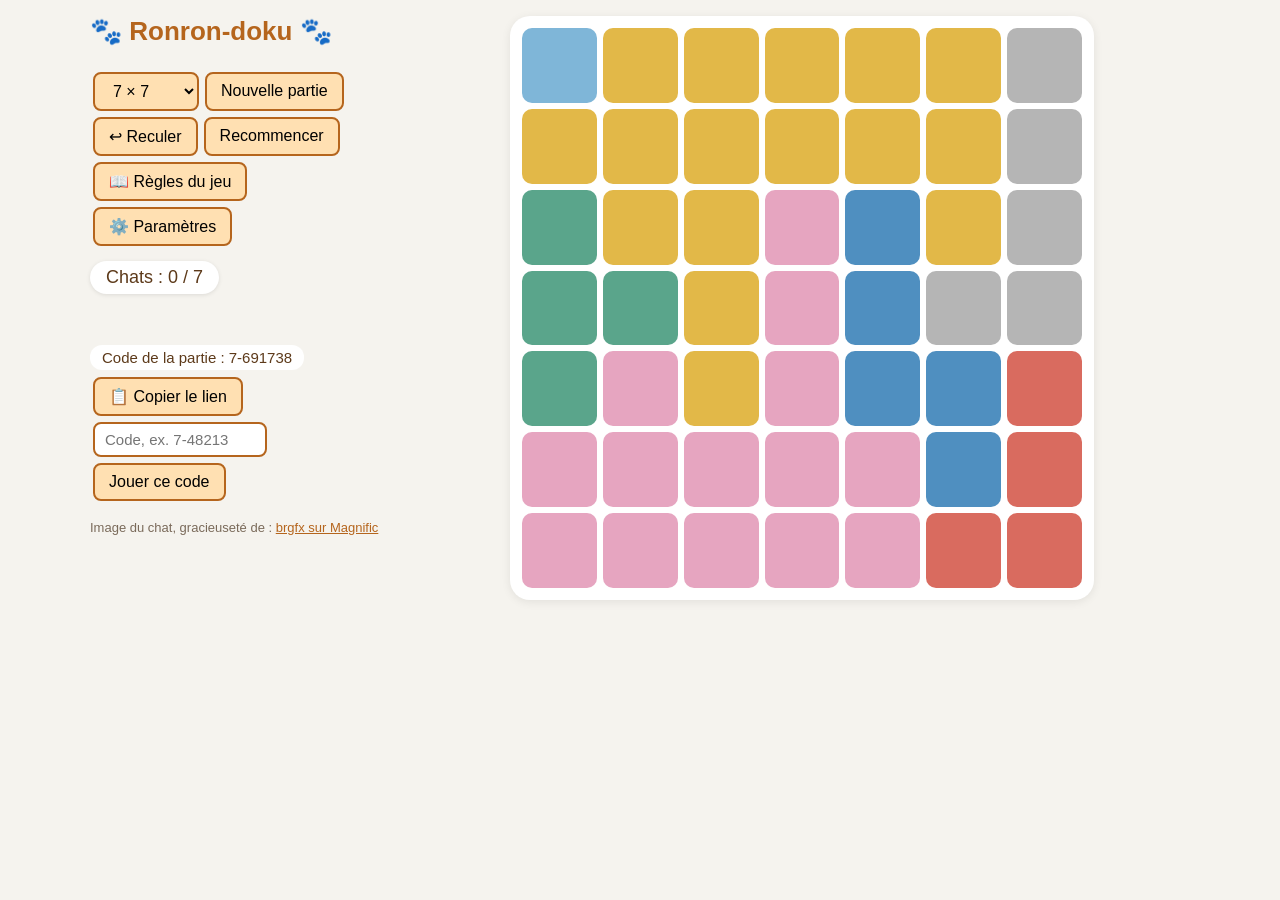
==== index.html @ 063af281 "Retrait du glisser au doigt" ====
<!DOCTYPE html>
<html lang="fr">
<head>
  <meta charset="UTF-8">
  <meta name="viewport" content="width=device-width, initial-scale=1">
  <title>Ronron-doku</title>
  <meta name="description" content="Ronron-doku : un jeu de logique gratuit. Place un chat dans chaque rangée, chaque colonne et chaque zone de couleur, sans que deux chats se touchent. Grilles de 5 × 5 à 15 × 15, croix posées automatiquement, glisser pour poser des croix, bouton Reculer.">
  <meta property="og:type" content="website">
  <meta property="og:title" content="Ronron-doku">
  <meta property="og:description" content="Un jeu de logique avec des chats : un chat par rangée, par colonne et par zone de couleur, sans que deux chats se touchent. Grilles de 5 × 5 à 15 × 15.">
  <meta property="og:image" content="https://ronron-doku.onrender.com/cat.png">
  <meta property="og:url" content="https://ronron-doku.onrender.com/">
  <link rel="icon" href="cat.png" type="image/png">
  <link rel="stylesheet" href="style.css">
</head>
<body>
  <div id="layout">
    <aside id="side">
      <h1>🐾 Ronron-doku 🐾</h1>

      <div class="controls">
        <select id="size">
          <option value="5">5 × 5</option>
          <option value="6">6 × 6</option>
          <option value="7" selected>7 × 7</option>
          <option value="8">8 × 8</option>
          <option value="9">9 × 9</option>
          <option value="10">10 × 10</option>
          <option value="12">12 × 12</option>
          <option value="15">15 × 15</option>
        </select>
        <button id="new-game">Nouvelle partie</button>
        <button id="undo">↩ Reculer</button>
        <button id="reset">Recommencer</button>
        <button id="rules-btn">📖 Règles du jeu</button>
        <button id="settings-btn">⚙️ Paramètres</button>
      </div>

      <div id="rules-panel" class="panel" hidden>
        <h2>Règles du jeu</h2>
        <p>Place <b>un chat</b> dans chaque rangée, chaque colonne et chaque zone de couleur.
        Deux chats ne doivent jamais se toucher, même en diagonale.</p>
        <p>Clique une case : ✖ (exclue), puis le chat, puis vide.</p>
        <p>Les ✖ se placent tout seuls autour de chaque chat.</p>
        <p>Tu peux aussi glisser sur plusieurs cases pour y poser des ✖.</p>
        <button id="rules-close">Fermer</button>
      </div>

      <div id="settings-panel" class="panel" hidden>
        <h2>Paramètres</h2>
        <label><input type="checkbox" id="opt-counter" checked> Afficher le compteur de chats</label>
        <label><input type="checkbox" id="opt-vanish"> Effacer les cases exclues (au lieu de ✖)</label>
        <label>Palette de couleurs :
          <select id="opt-palette">
            <option value="douce">Douce</option>
            <option value="vive">Vive</option>
            <option value="mixte">Mixte (vive et pastel)</option>
            <option value="pastel">Pastel</option>
          </select>
        </label>
        <button id="color-edit-btn">🎨 Choisir les couleurs une par une</button>
        <div id="color-editor" hidden>
          <p>Clique sur une couleur pour la changer. Une couleur par zone de la grille actuelle.</p>
          <div id="color-grid"></div>
          <button id="color-reset">Rétablir la palette</button>
        </div>
        <button id="settings-close">Fermer</button>
      </div>

      <div id="status">
        <span id="counter"></span>
        <p id="message"></p>
      </div>

      <div id="code-box">
        <div id="game-code"></div>
        <button id="copy-link">📋 Copier le lien</button>
        <div class="code-row">
          <input id="code-input" type="text" placeholder="Code, ex. 7-48213" maxlength="80" autocomplete="off">
          <button id="code-go">Jouer ce code</button>
        </div>
        <small id="code-msg"></small>
      </div>
      <p class="credit">Image du chat, gracieuseté de : <a href="https://www.magnific.com/fr/vecteurs-libre/caricature-chat-mignon-noir_48121656.htm" target="_blank" rel="noopener">brgfx sur Magnific</a></p>
    </aside>

    <main id="board-area">
      <div id="loading" hidden>
        <div class="spinner"></div>
        <p>Création de la grille…<br>Les grandes grilles prennent quelques secondes.</p>
      </div>
      <div id="board"></div>
    </main>
  </div>

  <script src="script.js"></script>
</body>
</html>
---- style.css ----
body {
  font-family: Arial, sans-serif;
  background: #f5f3ee;
  margin: 0;
  padding: 16px;
}
h1 { color: #b5651d; }

.controls { margin-bottom: 12px; }
button, select {
  font-size: 16px;
  padding: 8px 14px;
  margin: 3px;
  border-radius: 8px;
  border: 2px solid #b5651d;
  background: #ffe0b2;
  cursor: pointer;
}

#board {
  display: grid;
  width: 100%;
  margin: 0;
  padding: 12px;
  gap: 6px;
  background: white;
  border-radius: 20px;
  box-shadow: 0 2px 10px rgba(0,0,0,0.08);
}
.cell {
  aspect-ratio: 1;
  display: flex;
  align-items: center;
  justify-content: center;
  font-size: var(--fs, 28px);
  cursor: pointer;
  user-select: none;
  border-radius: 10px;
}
.cell:hover { filter: brightness(1.06); }
.cell.conflict { box-shadow: inset 0 0 0 3px #d32f2f; }
.cell.x { color: rgba(0,0,0,0.45); font-size: calc(var(--fs, 28px) * 0.7); }

#status { min-height: 70px; margin-bottom: 8px; }
#counter { display: inline-block; background: white; border-radius: 20px; padding: 6px 16px; font-size: 18px; color: #5d3a1a; box-shadow: 0 1px 4px rgba(0,0,0,0.1); }
#message { margin: 8px 0 0; }
#message.win { display: block; font-size: 20px; text-align: center; font-weight: bold; color: white; background: #4caf50; border-radius: 14px; padding: 10px 16px; animation: pop 0.4s; }
@keyframes pop { from { transform: scale(0.8); opacity: 0; } to { transform: scale(1); opacity: 1; } }

/* Mode "cases effacées" : les cases exclues disparaissent au lieu d'afficher ✖ */
body.vanish .cell.x {
  background: transparent !important;
  color: transparent;
  box-shadow: none;
}
body.vanish .cell.x:hover { filter: none; background: rgba(0,0,0,0.04) !important; }

#layout {
  display: flex;
  align-items: flex-start;
  gap: 24px;
  max-width: 1100px;
  margin: 0 auto;
}
#side { flex: 0 0 300px; text-align: left; }
#side h1 { margin-top: 0; font-size: 26px; }
#side .controls { display: flex; flex-wrap: wrap; }
#board-area { flex: 1; min-width: 0; display: flex; justify-content: center; }
@media (max-width: 800px) {
  #layout { flex-direction: column; align-items: stretch; }
  #side { flex: none; text-align: center; }
  #side .controls { justify-content: center; }
}
.panel {
  max-width: 360px;
  margin: 0 auto 12px;
  padding: 12px 16px;
  background: white;
  border-radius: 16px;
  box-shadow: 0 2px 10px rgba(0,0,0,0.12);
  text-align: left;
}
#side .panel { max-width: none; }
.panel[hidden] { display: none; }

.panel h2 { margin: 0 0 8px; font-size: 18px; color: #b5651d; }

.panel label { display: block; margin: 8px 0; cursor: pointer; }

#loading { text-align: center; color: #5d3a1a; padding: 60px 20px; }
#loading[hidden] { display: none; }
#loading p { font-size: 18px; }
.spinner {
  width: 48px;
  height: 48px;
  margin: 0 auto 16px;
  border: 6px solid #ffe0b2;
  border-top-color: #b5651d;
  border-radius: 50%;
  animation: spin 0.9s linear infinite;
}
@keyframes spin { to { transform: rotate(360deg); } }

.cat-img {
  width: 88%;
  height: 88%;
  object-fit: contain;
  pointer-events: none;
  user-select: none;
}
.credit { font-size: 13px; color: #7a6a5a; margin-top: 16px; }
.credit a { color: #b5651d; }

#color-editor { margin: 8px 0; }
#color-editor p { font-size: 14px; color: #5d3a1a; margin: 6px 0; }
#color-grid { display: flex; flex-wrap: wrap; gap: 6px; margin-bottom: 8px; }
#color-grid input[type="color"] { width: 40px; height: 40px; padding: 0; border: 2px solid #b5651d; border-radius: 8px; background: none; cursor: pointer; }

/* Doigt sur la grille : la page défile normalement, sauf si le mode « glisser » est actif */

/* Petits écrans (téléphone) : on compacte pour voir la grille plus tôt */
@media (max-width: 800px) {
  body { padding: 8px; }
  #side h1 { font-size: 20px; margin: 4px 0; }
  #side .controls { gap: 2px; margin-bottom: 6px; }
  #side button, #side select { font-size: 14px; padding: 6px 10px; margin: 2px; }
  #status { min-height: 0; margin-bottom: 6px; }
  #layout { gap: 8px; }
  #board { padding: 8px; border-radius: 14px; }
  .credit { margin-top: 8px; }
}

#code-box { margin-top: 12px; }
#game-code { display: inline-block; background: white; border-radius: 12px; padding: 4px 12px; font-size: 15px; color: #5d3a1a; margin: 2px 0 4px; }
#code-box .code-row { display: flex; flex-wrap: wrap; align-items: center; }
#code-input { font-size: 15px; padding: 7px 10px; margin: 3px; border-radius: 8px; border: 2px solid #b5651d; width: 150px; }
#code-msg { display: block; color: #b23a3a; margin: 2px 3px; }
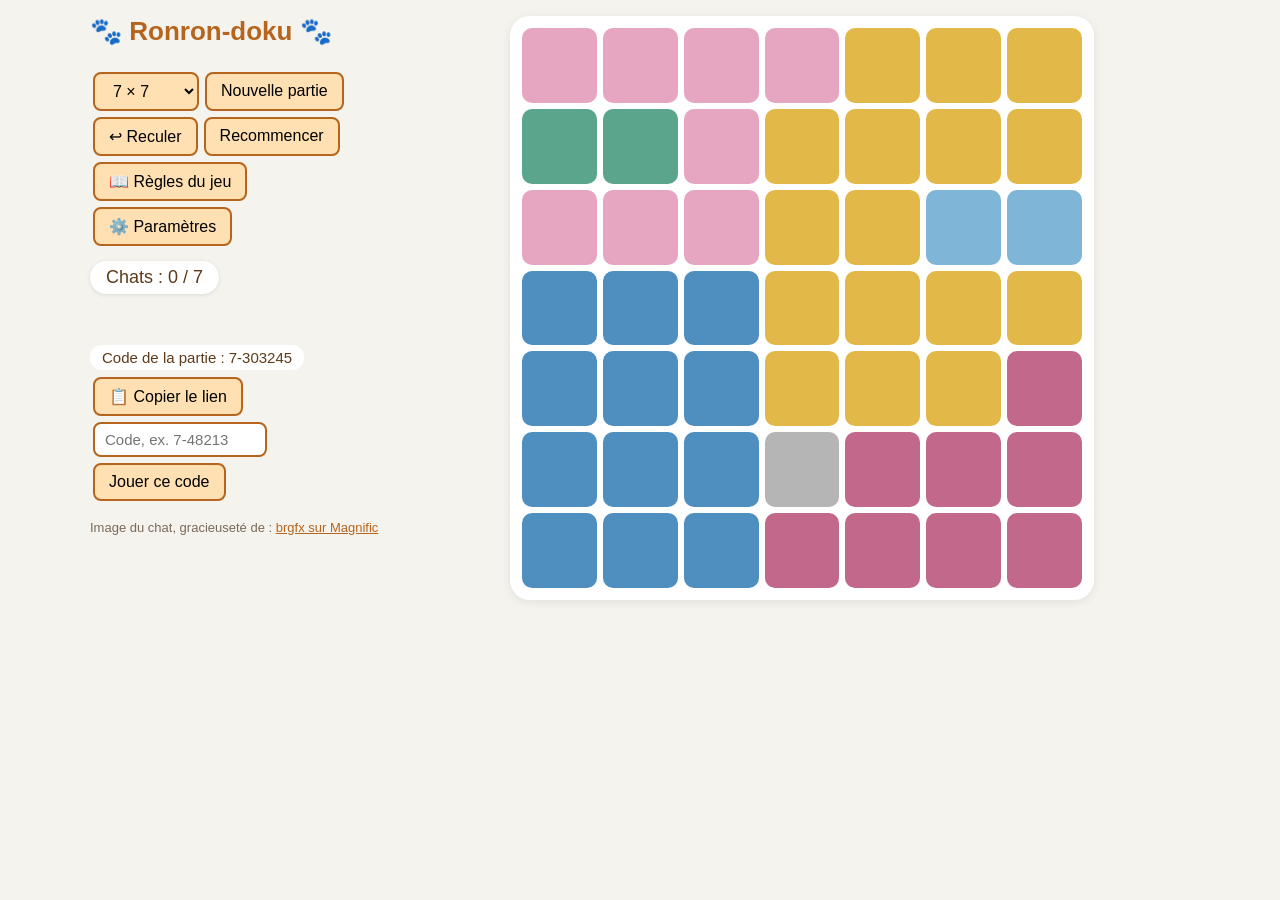
==== commit 107f5d52: "Zoom interdit sur la page" ====
--- a/index.html
+++ b/index.html
@@ -2,7 +2,7 @@
 <html lang="fr">
 <head>
   <meta charset="UTF-8">
-  <meta name="viewport" content="width=device-width, initial-scale=1">
+  <meta name="viewport" content="width=device-width, initial-scale=1, maximum-scale=1, user-scalable=no">
   <title>Ronron-doku</title>
   <meta name="description" content="Ronron-doku : un jeu de logique gratuit. Place un chat dans chaque rangée, chaque colonne et chaque zone de couleur, sans que deux chats se touchent. Grilles de 5 × 5 à 15 × 15, croix posées automatiquement, glisser pour poser des croix, bouton Reculer.">
   <meta property="og:type" content="website">
--- a/style.css
+++ b/style.css
@@ -124,7 +124,9 @@
   #side h1 { font-size: 20px; margin: 4px 0; }
   #side .controls { gap: 2px; margin-bottom: 6px; }
   #side button, #side select { font-size: 14px; padding: 6px 10px; margin: 2px; }
-  #status { min-height: 0; margin-bottom: 6px; }
+  #status { min-height: 40px; margin-bottom: 6px; }
+  #counter { white-space: nowrap; font-size: 16px; }
+  #message.win { position: fixed; left: 12px; right: 12px; bottom: 12px; z-index: 20; margin: 0; box-shadow: 0 4px 14px rgba(0,0,0,0.3); }
   #layout { gap: 8px; }
   #board { padding: 8px; border-radius: 14px; }
   .credit { margin-top: 8px; }
@@ -135,3 +137,9 @@
 #code-box .code-row { display: flex; flex-wrap: wrap; align-items: center; }
 #code-input { font-size: 15px; padding: 7px 10px; margin: 3px; border-radius: 8px; border: 2px solid #b5651d; width: 150px; }
 #code-msg { display: block; color: #b23a3a; margin: 2px 3px; }
+
+/* Évite que la page saute quand la grille est redessinée */
+html, body, #board { overflow-anchor: none; }
+
+/* Pas de zoom au double-tap sur la grille (le défilement et le pincement restent possibles) */
+#board, .cell { touch-action: manipulation; -webkit-tap-highlight-color: transparent; user-select: none; -webkit-user-select: none; }
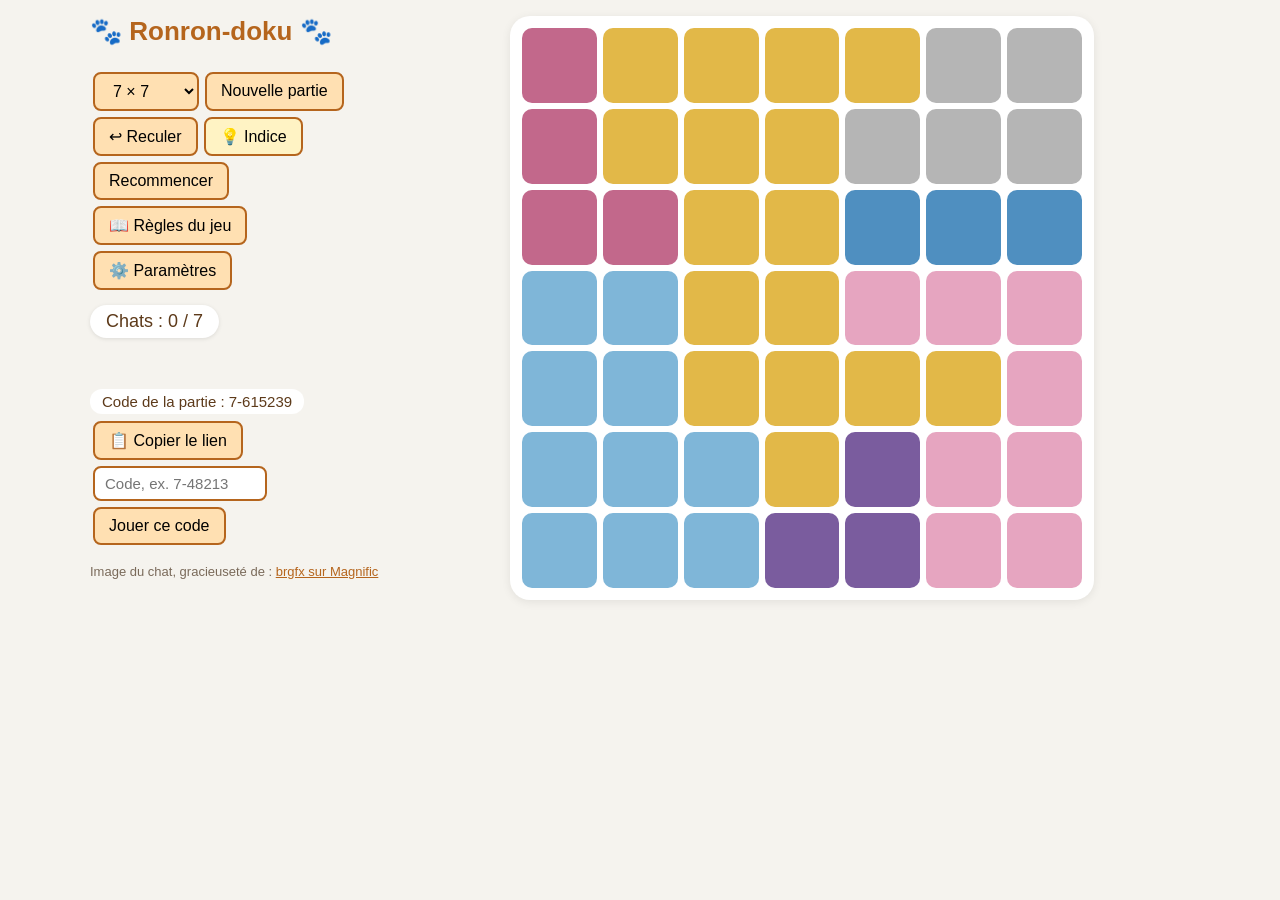
==== commit dc5a1b38: "Bouton d'indice avec explications" ====
--- a/index.html
+++ b/index.html
@@ -31,6 +31,7 @@
         </select>
         <button id="new-game">Nouvelle partie</button>
         <button id="undo">↩ Reculer</button>
+        <button id="hint-btn">💡 Indice</button>
         <button id="reset">Recommencer</button>
         <button id="rules-btn">📖 Règles du jeu</button>
         <button id="settings-btn">⚙️ Paramètres</button>
@@ -42,7 +43,7 @@
         Deux chats ne doivent jamais se toucher, même en diagonale.</p>
         <p>Clique une case : ✖ (exclue), puis le chat, puis vide.</p>
         <p>Les ✖ se placent tout seuls autour de chaque chat.</p>
-        <p>Tu peux aussi glisser sur plusieurs cases pour y poser des ✖.</p>
+        <p>À la souris, tu peux aussi glisser sur plusieurs cases pour y poser des ✖.</p>
         <button id="rules-close">Fermer</button>
       </div>
 
@@ -93,6 +94,14 @@
     </main>
   </div>
 
+    <div id="hint-box" hidden>
+    <p id="hint-text"></p>
+    <div class="hint-actions">
+      <button id="hint-apply">Appliquer</button>
+      <button id="hint-close">Fermer</button>
+    </div>
+  </div>
   <script src="script.js"></script>
+  <script src="hints.js"></script>
 </body>
 </html>
--- a/style.css
+++ b/style.css
@@ -143,3 +143,22 @@
 
 /* Pas de zoom au double-tap sur la grille (le défilement et le pincement restent possibles) */
 #board, .cell { touch-action: manipulation; -webkit-tap-highlight-color: transparent; user-select: none; -webkit-user-select: none; }
+
+/* ===== Indices ===== */
+#hint-btn { background: #fff3c4; }
+#hint-box {
+  position: fixed; left: 12px; right: 12px; bottom: 12px; max-width: 560px; margin: 0 auto;
+  z-index: 30; background: white; border-radius: 16px; padding: 12px 16px;
+  box-shadow: 0 4px 18px rgba(0,0,0,0.3); border: 2px solid #f0b429; text-align: left;
+}
+#hint-box[hidden] { display: none; }
+#hint-text { margin: 0 0 8px; font-size: 16px; line-height: 1.4; color: #3d2a14; }
+.hint-actions { display: flex; gap: 8px; flex-wrap: wrap; }
+body.hinting { padding-bottom: 190px; }
+body.hinting #board .cell:not(.hint-zone):not(.hint-line):not(.hint-elim):not(.hint-target) { opacity: 0.35; }
+.cell.hint-line { background-image: linear-gradient(rgba(255, 214, 0, 0.65), rgba(255, 214, 0, 0.65)) !important; }
+.cell.hint-zone { box-shadow: inset 0 0 0 4px #2b2b2b; }
+.cell.hint-elim { outline: 3px dashed #d32f2f; outline-offset: -3px; }
+.cell.hint-elim:not(.x)::after { content: '✖'; color: rgba(211, 47, 47, 0.8); font-size: var(--fs, 24px); }
+.cell.hint-target { outline: 4px solid #d32f2f; outline-offset: -4px; animation: hintpulse 0.9s ease-in-out infinite alternate; }
+@keyframes hintpulse { from { filter: brightness(1); } to { filter: brightness(1.25); } }
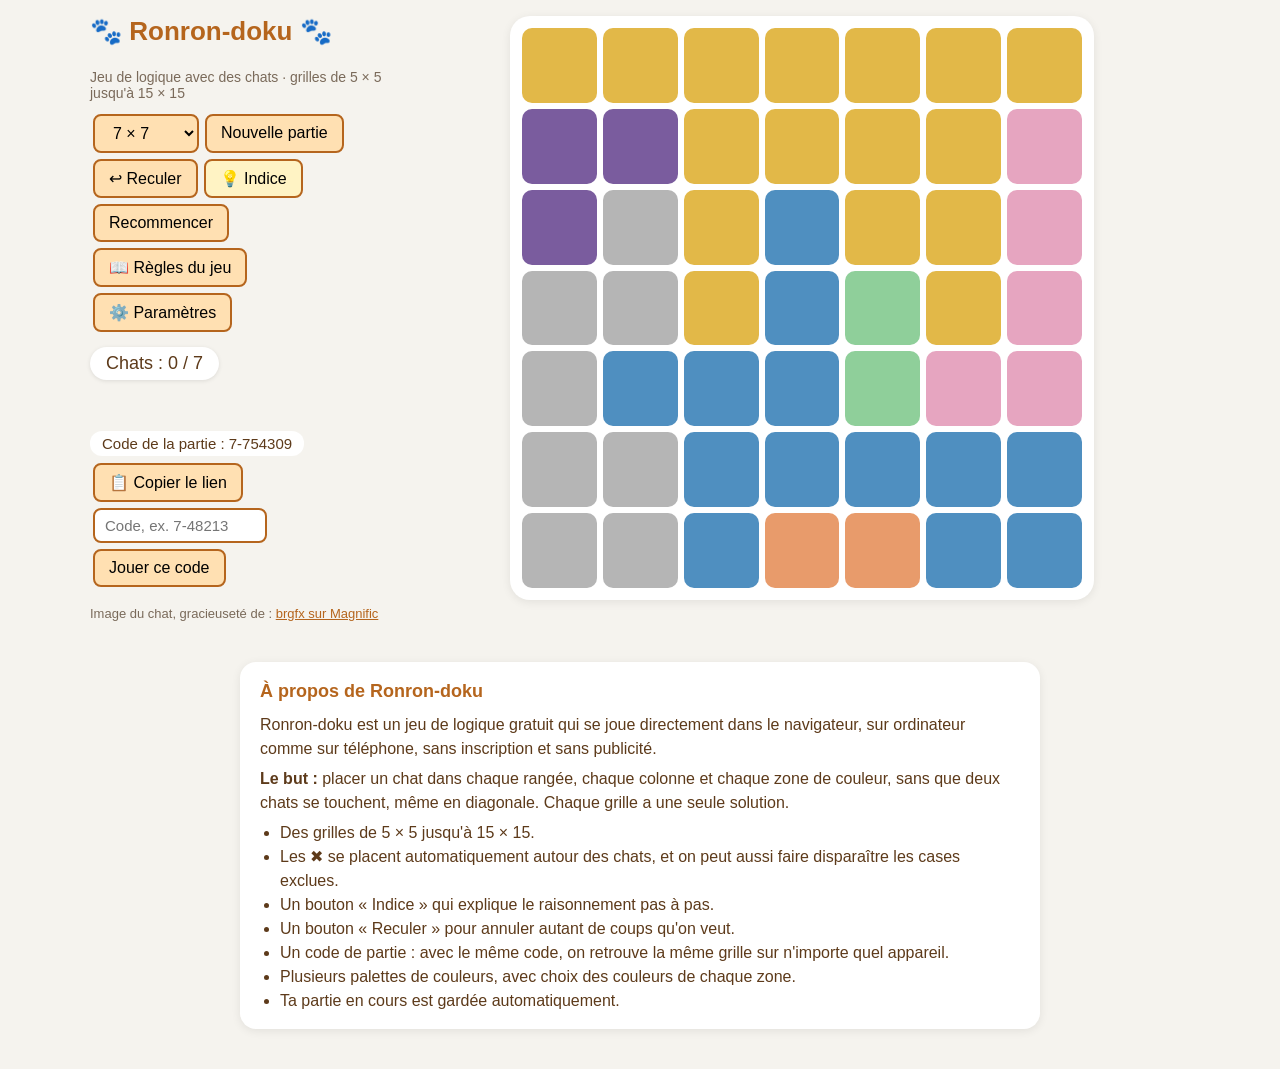
==== commit f21e431b: "Titre, description et présentation pour les moteurs de recherche" ====
--- a/index.html
+++ b/index.html
@@ -3,13 +3,15 @@
 <head>
   <meta charset="UTF-8">
   <meta name="viewport" content="width=device-width, initial-scale=1, maximum-scale=1, user-scalable=no">
-  <title>Ronron-doku</title>
-  <meta name="description" content="Ronron-doku : un jeu de logique gratuit. Place un chat dans chaque rangée, chaque colonne et chaque zone de couleur, sans que deux chats se touchent. Grilles de 5 × 5 à 15 × 15, croix posées automatiquement, glisser pour poser des croix, bouton Reculer.">
+  <title>Ronron-doku – jeu de logique gratuit avec des chats</title>
+  <meta name="description" content="Ronron-doku : jeu de logique gratuit à jouer dans le navigateur. Place un chat dans chaque rangée, colonne et zone de couleur, sans que deux chats se touchent. Grilles de 5 × 5 à 15 × 15, indices expliqués pas à pas, codes de partie à partager.">
   <meta property="og:type" content="website">
-  <meta property="og:title" content="Ronron-doku">
-  <meta property="og:description" content="Un jeu de logique avec des chats : un chat par rangée, par colonne et par zone de couleur, sans que deux chats se touchent. Grilles de 5 × 5 à 15 × 15.">
-  <meta property="og:image" content="https://ronron-doku.onrender.com/cat.png">
-  <meta property="og:url" content="https://ronron-doku.onrender.com/">
+  <meta property="og:title" content="Ronron-doku – jeu de logique gratuit avec des chats">
+  <meta property="og:description" content="Un chat par rangée, par colonne et par zone de couleur, sans que deux chats se touchent. Grilles de 5 × 5 à 15 × 15, indices expliqués pas à pas, codes de partie à partager.">
+  <meta property="og:image" content="https://ronrondoku.ca/cat.png">
+  <meta property="og:url" content="https://ronrondoku.ca/">
+  <meta property="og:locale" content="fr_CA">
+  <link rel="canonical" href="https://ronrondoku.ca/">
   <link rel="icon" href="cat.png" type="image/png">
   <link rel="stylesheet" href="style.css">
 </head>
@@ -17,6 +19,7 @@
   <div id="layout">
     <aside id="side">
       <h1>🐾 Ronron-doku 🐾</h1>
+      <p class="tagline">Jeu de logique avec des chats · grilles de 5 × 5 jusqu'à 15 × 15</p>
 
       <div class="controls">
         <select id="size">
@@ -94,7 +97,22 @@
     </main>
   </div>
 
-    <div id="hint-box" hidden>
+  <section id="about">
+    <h2>À propos de Ronron-doku</h2>
+    <p>Ronron-doku est un jeu de logique gratuit qui se joue directement dans le navigateur, sur ordinateur comme sur téléphone, sans inscription et sans publicité.</p>
+    <p><b>Le but :</b> placer un chat dans chaque rangée, chaque colonne et chaque zone de couleur, sans que deux chats se touchent, même en diagonale. Chaque grille a une seule solution.</p>
+    <ul>
+      <li>Des grilles de 5 × 5 jusqu'à 15 × 15.</li>
+      <li>Les ✖ se placent automatiquement autour des chats, et on peut aussi faire disparaître les cases exclues.</li>
+      <li>Un bouton « Indice » qui explique le raisonnement pas à pas.</li>
+      <li>Un bouton « Reculer » pour annuler autant de coups qu'on veut.</li>
+      <li>Un code de partie : avec le même code, on retrouve la même grille sur n'importe quel appareil.</li>
+      <li>Plusieurs palettes de couleurs, avec choix des couleurs de chaque zone.</li>
+      <li>Ta partie en cours est gardée automatiquement.</li>
+    </ul>
+  </section>
+
+  <div id="hint-box" hidden>
     <p id="hint-text"></p>
     <div class="hint-actions">
       <button id="hint-apply">Appliquer</button>
--- a/style.css
+++ b/style.css
@@ -162,3 +162,13 @@
 .cell.hint-elim:not(.x)::after { content: '✖'; color: rgba(211, 47, 47, 0.8); font-size: var(--fs, 24px); }
 .cell.hint-target { outline: 4px solid #d32f2f; outline-offset: -4px; animation: hintpulse 0.9s ease-in-out infinite alternate; }
 @keyframes hintpulse { from { filter: brightness(1); } to { filter: brightness(1.25); } }
+
+/* ===== Présentation du jeu (sous la grille) ===== */
+#about { max-width: 760px; margin: 28px auto 24px; padding: 16px 20px; background: white; border-radius: 16px; box-shadow: 0 2px 10px rgba(0,0,0,0.08); color: #5d3a1a; line-height: 1.5; }
+#about h2 { margin: 0 0 8px; font-size: 18px; color: #b5651d; }
+#about p { margin: 6px 0; }
+#about ul { margin: 6px 0 0; padding-left: 20px; }
+@media (max-width: 800px) { #about { margin: 16px auto; padding: 12px 14px; font-size: 14px; } }
+
+.tagline { margin: 0 0 10px; font-size: 14px; color: #7a6a5a; }
+@media (max-width: 800px) { .tagline { margin: 0 0 6px; font-size: 12px; } }
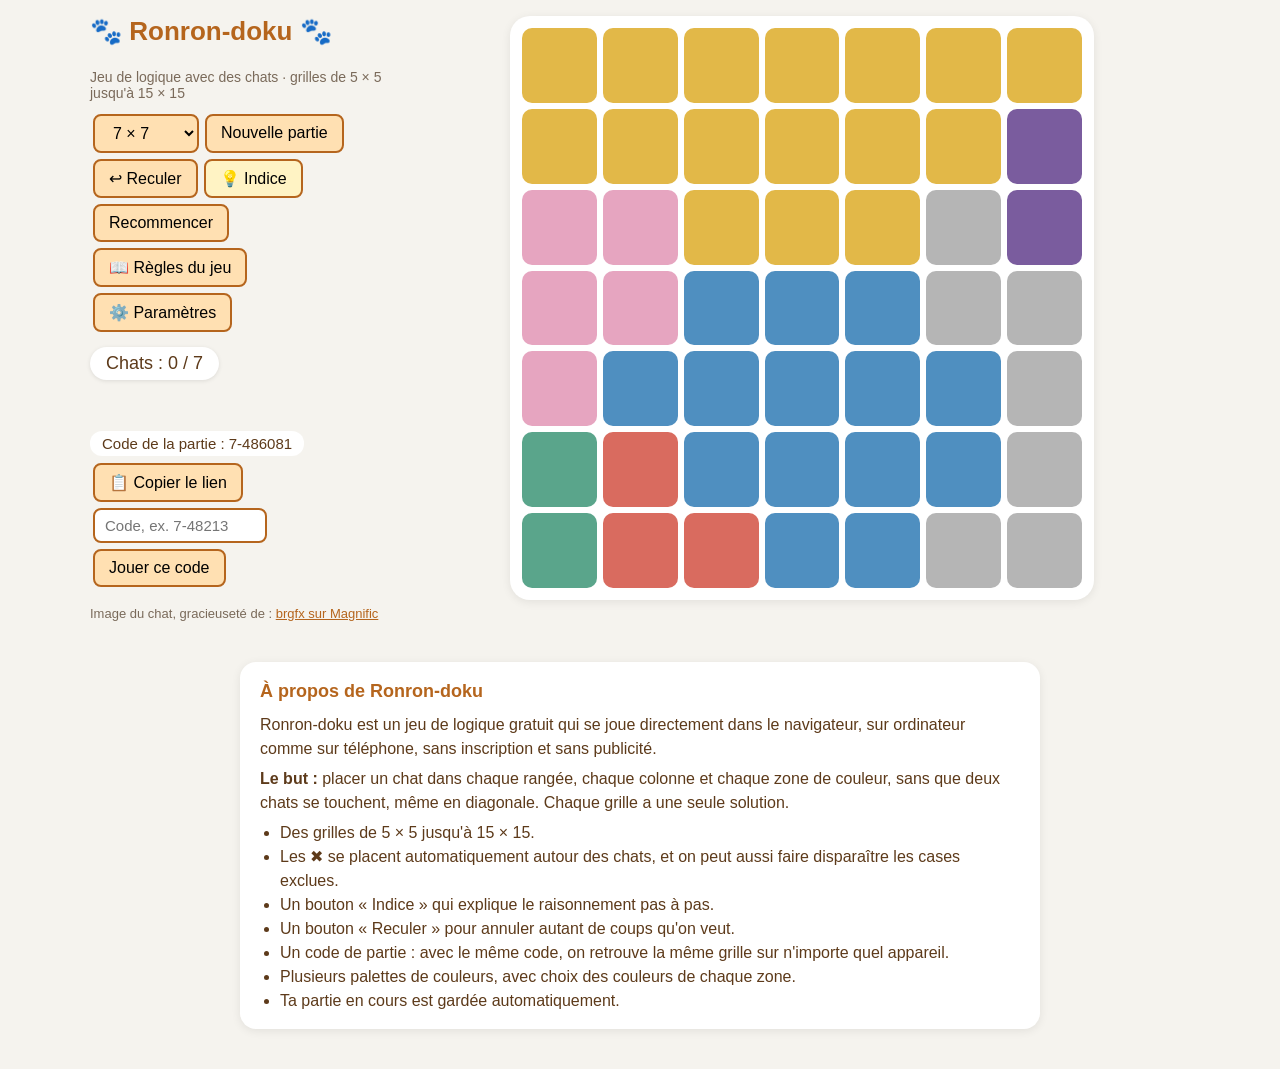
==== commit 1fae157d: "Réserve de grilles 12x12 et 15x15 préparées en arrière-plan" ====
--- a/index.html
+++ b/index.html
@@ -119,6 +119,7 @@
       <button id="hint-close">Fermer</button>
     </div>
   </div>
+  <script src="gen.js"></script>
   <script src="script.js"></script>
   <script src="hints.js"></script>
 </body>
--- a/style.css
+++ b/style.css
@@ -39,7 +39,20 @@
 }
 .cell:hover { filter: brightness(1.06); }
 .cell.conflict { box-shadow: inset 0 0 0 3px #d32f2f; }
-.cell.x { color: rgba(0,0,0,0.45); font-size: calc(var(--fs, 28px) * 0.7); }
+/* Case exclue : grand X blanc dessiné (deux barres), plutôt qu'un symbole de texte */
+.cell.x { position: relative; color: transparent; font-size: 0; }
+.cell.x::before, .cell.x::after {
+  content: '';
+  position: absolute;
+  left: 18%; right: 18%; top: 50%;
+  height: max(3px, 7%);
+  background: rgba(255, 255, 255, 0.95);
+  border-radius: 4px;
+  box-shadow: 0 0 3px rgba(0, 0, 0, 0.35);
+}
+.cell.x::before { transform: translateY(-50%) rotate(45deg); }
+.cell.x::after { transform: translateY(-50%) rotate(-45deg); }
+body.vanish .cell.x::before, body.vanish .cell.x::after { display: none; }
 
 #status { min-height: 70px; margin-bottom: 8px; }
 #counter { display: inline-block; background: white; border-radius: 20px; padding: 6px 16px; font-size: 18px; color: #5d3a1a; box-shadow: 0 1px 4px rgba(0,0,0,0.1); }
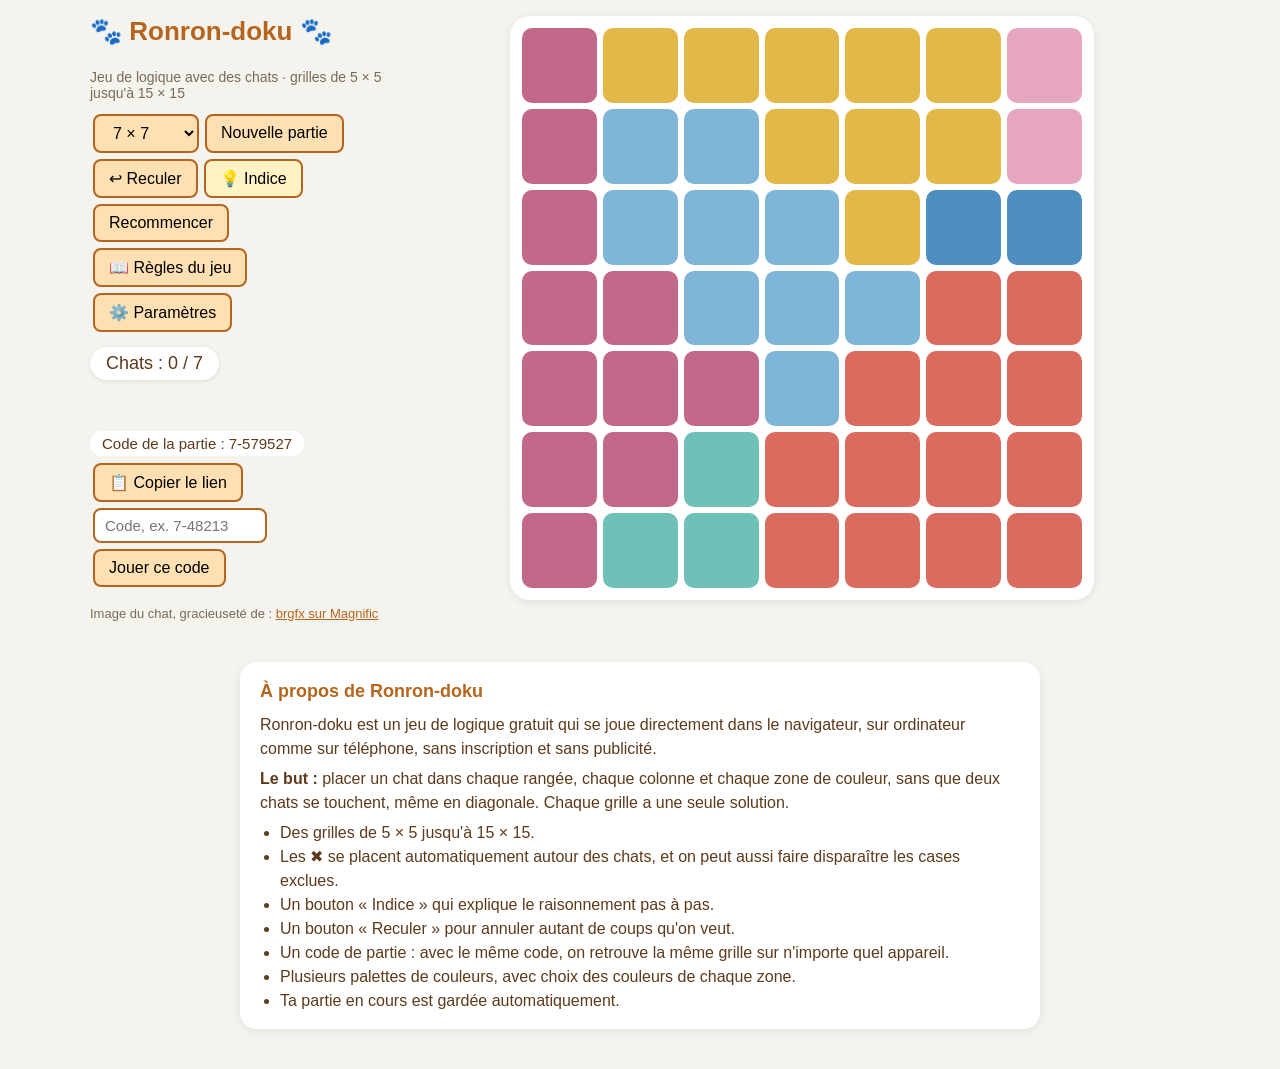
==== commit fe196309: "Message de réussite au centre de la grille" ====
--- a/index.html
+++ b/index.html
@@ -73,7 +73,6 @@
 
       <div id="status">
         <span id="counter"></span>
-        <p id="message"></p>
       </div>
 
       <div id="code-box">
@@ -94,6 +93,7 @@
         <p>Création de la grille…<br>Les grandes grilles prennent quelques secondes.</p>
       </div>
       <div id="board"></div>
+      <p id="message"></p>
     </main>
   </div>
 
--- a/style.css
+++ b/style.css
@@ -44,8 +44,8 @@
 .cell.x::before, .cell.x::after {
   content: '';
   position: absolute;
-  left: 18%; right: 18%; top: 50%;
-  height: max(3px, 7%);
+  left: 6%; right: 6%; top: 50%;
+  height: max(6px, 13%);
   background: rgba(255, 255, 255, 0.95);
   border-radius: 4px;
   box-shadow: 0 0 3px rgba(0, 0, 0, 0.35);
@@ -56,8 +56,18 @@
 
 #status { min-height: 70px; margin-bottom: 8px; }
 #counter { display: inline-block; background: white; border-radius: 20px; padding: 6px 16px; font-size: 18px; color: #5d3a1a; box-shadow: 0 1px 4px rgba(0,0,0,0.1); }
-#message { margin: 8px 0 0; }
-#message.win { display: block; font-size: 20px; text-align: center; font-weight: bold; color: white; background: #4caf50; border-radius: 14px; padding: 10px 16px; animation: pop 0.4s; }
+/* Message de réussite : alerte au centre de la grille (on touche pour la fermer) */
+#message { margin: 0; }
+#message.win {
+  display: block; position: absolute; top: 50%; left: 50%; transform: translate(-50%, -50%);
+  z-index: 15; width: min(80%, 420px); box-sizing: border-box; cursor: pointer;
+  font-size: 22px; line-height: 1.35; text-align: center; font-weight: bold; color: white;
+  background: #4caf50; border: 4px solid white; border-radius: 18px; padding: 18px 20px;
+  box-shadow: 0 8px 30px rgba(0,0,0,0.35); animation: winpop 0.45s;
+}
+#message.win::after { content: 'Touche pour fermer'; display: block; margin-top: 8px; font-size: 13px; font-weight: normal; opacity: 0.9; }
+#message.win.dismissed { display: none; }
+@keyframes winpop { from { transform: translate(-50%, -50%) scale(0.7); opacity: 0; } to { transform: translate(-50%, -50%) scale(1); opacity: 1; } }
 @keyframes pop { from { transform: scale(0.8); opacity: 0; } to { transform: scale(1); opacity: 1; } }
 
 /* Mode "cases effacées" : les cases exclues disparaissent au lieu d'afficher ✖ */
@@ -78,7 +88,7 @@
 #side { flex: 0 0 300px; text-align: left; }
 #side h1 { margin-top: 0; font-size: 26px; }
 #side .controls { display: flex; flex-wrap: wrap; }
-#board-area { flex: 1; min-width: 0; display: flex; justify-content: center; }
+#board-area { flex: 1; min-width: 0; display: flex; justify-content: center; position: relative; }
 @media (max-width: 800px) {
   #layout { flex-direction: column; align-items: stretch; }
   #side { flex: none; text-align: center; }
@@ -139,7 +149,7 @@
   #side button, #side select { font-size: 14px; padding: 6px 10px; margin: 2px; }
   #status { min-height: 40px; margin-bottom: 6px; }
   #counter { white-space: nowrap; font-size: 16px; }
-  #message.win { position: fixed; left: 12px; right: 12px; bottom: 12px; z-index: 20; margin: 0; box-shadow: 0 4px 14px rgba(0,0,0,0.3); }
+  #message.win { font-size: 18px; padding: 14px 16px; }
   #layout { gap: 8px; }
   #board { padding: 8px; border-radius: 14px; }
   .credit { margin-top: 8px; }
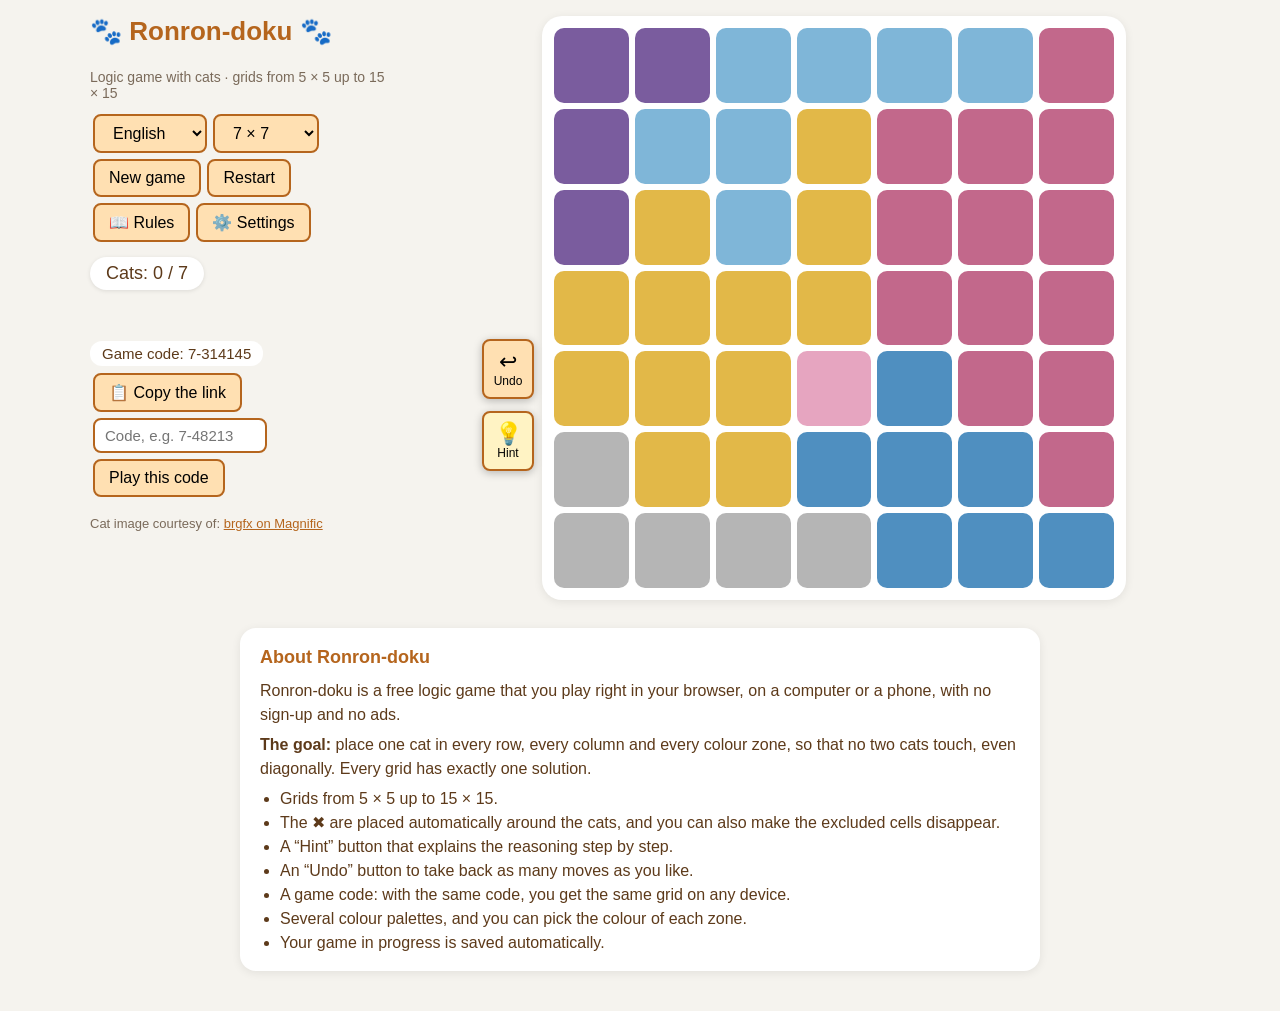
==== commit da3779e3: "Langues FR/EN/AR, cadre des indices, boutons Reculer et Indice flottants" ====
--- a/index.html
+++ b/index.html
@@ -19,9 +19,10 @@
   <div id="layout">
     <aside id="side">
       <h1>🐾 Ronron-doku 🐾</h1>
-      <p class="tagline">Jeu de logique avec des chats · grilles de 5 × 5 jusqu'à 15 × 15</p>
+      <p class="tagline" data-i18n="tagline">Jeu de logique avec des chats · grilles de 5 × 5 jusqu'à 15 × 15</p>
 
       <div class="controls">
+        <select id="lang" aria-label="Langue / Language"><option value="fr">Français</option><option value="en">English</option><option value="ar">العربية</option></select>
         <select id="size">
           <option value="5">5 × 5</option>
           <option value="6">6 × 6</option>
@@ -32,43 +33,43 @@
           <option value="12">12 × 12</option>
           <option value="15">15 × 15</option>
         </select>
-        <button id="new-game">Nouvelle partie</button>
-        <button id="undo">↩ Reculer</button>
-        <button id="hint-btn">💡 Indice</button>
-        <button id="reset">Recommencer</button>
-        <button id="rules-btn">📖 Règles du jeu</button>
-        <button id="settings-btn">⚙️ Paramètres</button>
+        <button id="new-game" data-i18n="new_game">Nouvelle partie</button>
+        <button id="undo-top" data-i18n="undo_top">↩ Reculer</button>
+        <button id="hint-top" data-i18n="hint_top">💡 Indice</button>
+        <button id="reset" data-i18n="reset">Recommencer</button>
+        <button id="rules-btn" data-i18n="rules_btn">📖 Règles du jeu</button>
+        <button id="settings-btn" data-i18n="settings_btn">⚙️ Paramètres</button>
       </div>
 
       <div id="rules-panel" class="panel" hidden>
-        <h2>Règles du jeu</h2>
-        <p>Place <b>un chat</b> dans chaque rangée, chaque colonne et chaque zone de couleur.
+        <h2 data-i18n="rules_h">Règles du jeu</h2>
+        <p data-i18n="rules_p1">Place <b>un chat</b> dans chaque rangée, chaque colonne et chaque zone de couleur.
         Deux chats ne doivent jamais se toucher, même en diagonale.</p>
-        <p>Clique une case : ✖ (exclue), puis le chat, puis vide.</p>
-        <p>Les ✖ se placent tout seuls autour de chaque chat.</p>
-        <p>À la souris, tu peux aussi glisser sur plusieurs cases pour y poser des ✖.</p>
-        <button id="rules-close">Fermer</button>
+        <p data-i18n="rules_p2">Clique une case : ✖ (exclue), puis le chat, puis vide.</p>
+        <p data-i18n="rules_p3">Les ✖ se placent tout seuls autour de chaque chat.</p>
+        <p data-i18n="rules_p4">À la souris, tu peux aussi glisser sur plusieurs cases pour y poser des ✖.</p>
+        <button id="rules-close" data-i18n="close">Fermer</button>
       </div>
 
       <div id="settings-panel" class="panel" hidden>
-        <h2>Paramètres</h2>
-        <label><input type="checkbox" id="opt-counter" checked> Afficher le compteur de chats</label>
-        <label><input type="checkbox" id="opt-vanish"> Effacer les cases exclues (au lieu de ✖)</label>
-        <label>Palette de couleurs :
+        <h2 data-i18n="settings_h">Paramètres</h2>
+        <label><input type="checkbox" id="opt-counter" checked> <span data-i18n="opt_counter">Afficher le compteur de chats</span></label>
+        <label><input type="checkbox" id="opt-vanish"> <span data-i18n="opt_vanish">Effacer les cases exclues (au lieu de ✖)</span></label>
+        <label><span data-i18n="opt_palette">Palette de couleurs :</span>
           <select id="opt-palette">
-            <option value="douce">Douce</option>
-            <option value="vive">Vive</option>
-            <option value="mixte">Mixte (vive et pastel)</option>
-            <option value="pastel">Pastel</option>
+            <option value="douce" data-i18n="pal_douce">Douce</option>
+            <option value="vive" data-i18n="pal_vive">Vive</option>
+            <option value="mixte" data-i18n="pal_mixte">Mixte (vive et pastel)</option>
+            <option value="pastel" data-i18n="pal_pastel">Pastel</option>
           </select>
         </label>
-        <button id="color-edit-btn">🎨 Choisir les couleurs une par une</button>
+        <button id="color-edit-btn" data-i18n="color_edit">🎨 Choisir les couleurs une par une</button>
         <div id="color-editor" hidden>
-          <p>Clique sur une couleur pour la changer. Une couleur par zone de la grille actuelle.</p>
+          <p data-i18n="color_help">Clique sur une couleur pour la changer. Une couleur par zone de la grille actuelle.</p>
           <div id="color-grid"></div>
-          <button id="color-reset">Rétablir la palette</button>
+          <button id="color-reset" data-i18n="color_reset">Rétablir la palette</button>
         </div>
-        <button id="settings-close">Fermer</button>
+        <button id="settings-close" data-i18n="close">Fermer</button>
       </div>
 
       <div id="status">
@@ -77,48 +78,51 @@
 
       <div id="code-box">
         <div id="game-code"></div>
-        <button id="copy-link">📋 Copier le lien</button>
+        <button id="copy-link" data-i18n="copy_link">📋 Copier le lien</button>
         <div class="code-row">
-          <input id="code-input" type="text" placeholder="Code, ex. 7-48213" maxlength="80" autocomplete="off">
-          <button id="code-go">Jouer ce code</button>
+          <input id="code-input" type="text" placeholder="Code, ex. 7-48213" data-i18n-ph="code_ph" maxlength="80" autocomplete="off">
+          <button id="code-go" data-i18n="code_go">Jouer ce code</button>
         </div>
         <small id="code-msg"></small>
       </div>
-      <p class="credit">Image du chat, gracieuseté de : <a href="https://www.magnific.com/fr/vecteurs-libre/caricature-chat-mignon-noir_48121656.htm" target="_blank" rel="noopener">brgfx sur Magnific</a></p>
+      <p class="credit" data-i18n="credit">Image du chat, gracieuseté de : <a href="https://www.magnific.com/fr/vecteurs-libre/caricature-chat-mignon-noir_48121656.htm" target="_blank" rel="noopener">brgfx sur Magnific</a></p>
     </aside>
 
     <main id="board-area">
       <div id="loading" hidden>
         <div class="spinner"></div>
-        <p>Création de la grille…<br>Les grandes grilles prennent quelques secondes.</p>
+        <p data-i18n="loading">Création de la grille…<br>Les grandes grilles prennent quelques secondes.</p>
       </div>
+      <div id="undo-wrap"><button id="undo" title="Reculer d'un coup" data-i18n-title="undo_title">↩<span data-i18n="undo_word">Reculer</span></button>
+        <button id="hint-btn" title="Demander un indice" data-i18n-title="hint_title">💡<span data-i18n="hint_word">Indice</span></button></div>
       <div id="board"></div>
       <p id="message"></p>
     </main>
   </div>
 
   <section id="about">
-    <h2>À propos de Ronron-doku</h2>
-    <p>Ronron-doku est un jeu de logique gratuit qui se joue directement dans le navigateur, sur ordinateur comme sur téléphone, sans inscription et sans publicité.</p>
-    <p><b>Le but :</b> placer un chat dans chaque rangée, chaque colonne et chaque zone de couleur, sans que deux chats se touchent, même en diagonale. Chaque grille a une seule solution.</p>
+    <h2 data-i18n="about_h">À propos de Ronron-doku</h2>
+    <p data-i18n="about_p1">Ronron-doku est un jeu de logique gratuit qui se joue directement dans le navigateur, sur ordinateur comme sur téléphone, sans inscription et sans publicité.</p>
+    <p data-i18n="about_p2"><b>Le but :</b> placer un chat dans chaque rangée, chaque colonne et chaque zone de couleur, sans que deux chats se touchent, même en diagonale. Chaque grille a une seule solution.</p>
     <ul>
-      <li>Des grilles de 5 × 5 jusqu'à 15 × 15.</li>
-      <li>Les ✖ se placent automatiquement autour des chats, et on peut aussi faire disparaître les cases exclues.</li>
-      <li>Un bouton « Indice » qui explique le raisonnement pas à pas.</li>
-      <li>Un bouton « Reculer » pour annuler autant de coups qu'on veut.</li>
-      <li>Un code de partie : avec le même code, on retrouve la même grille sur n'importe quel appareil.</li>
-      <li>Plusieurs palettes de couleurs, avec choix des couleurs de chaque zone.</li>
-      <li>Ta partie en cours est gardée automatiquement.</li>
+      <li data-i18n="about_li1">Des grilles de 5 × 5 jusqu'à 15 × 15.</li>
+      <li data-i18n="about_li2">Les ✖ se placent automatiquement autour des chats, et on peut aussi faire disparaître les cases exclues.</li>
+      <li data-i18n="about_li3">Un bouton « Indice » qui explique le raisonnement pas à pas.</li>
+      <li data-i18n="about_li4">Un bouton « Reculer » pour annuler autant de coups qu'on veut.</li>
+      <li data-i18n="about_li5">Un code de partie : avec le même code, on retrouve la même grille sur n'importe quel appareil.</li>
+      <li data-i18n="about_li6">Plusieurs palettes de couleurs, avec choix des couleurs de chaque zone.</li>
+      <li data-i18n="about_li7">Ta partie en cours est gardée automatiquement.</li>
     </ul>
   </section>
 
   <div id="hint-box" hidden>
     <p id="hint-text"></p>
     <div class="hint-actions">
-      <button id="hint-apply">Appliquer</button>
-      <button id="hint-close">Fermer</button>
+      <button id="hint-apply" data-i18n="apply">Appliquer</button>
+      <button id="hint-close" data-i18n="close">Fermer</button>
     </div>
   </div>
+  <script src="i18n.js"></script>
   <script src="gen.js"></script>
   <script src="script.js"></script>
   <script src="hints.js"></script>
--- a/style.css
+++ b/style.css
@@ -56,7 +56,7 @@
 
 #status { min-height: 70px; margin-bottom: 8px; }
 #counter { display: inline-block; background: white; border-radius: 20px; padding: 6px 16px; font-size: 18px; color: #5d3a1a; box-shadow: 0 1px 4px rgba(0,0,0,0.1); }
-/* Message de réussite : alerte au centre de la grille (on touche pour la fermer) */
+/* Message de réussite : alerte au centre de la grille (on touche pour lancer une nouvelle partie) */
 #message { margin: 0; }
 #message.win {
   display: block; position: absolute; top: 50%; left: 50%; transform: translate(-50%, -50%);
@@ -65,7 +65,7 @@
   background: #4caf50; border: 4px solid white; border-radius: 18px; padding: 18px 20px;
   box-shadow: 0 8px 30px rgba(0,0,0,0.35); animation: winpop 0.45s;
 }
-#message.win::after { content: 'Touche pour fermer'; display: block; margin-top: 8px; font-size: 13px; font-weight: normal; opacity: 0.9; }
+#message.win::after { content: attr(data-tip); display: block; margin-top: 8px; font-size: 13px; font-weight: normal; opacity: 0.9; }
 #message.win.dismissed { display: none; }
 @keyframes winpop { from { transform: translate(-50%, -50%) scale(0.7); opacity: 0; } to { transform: translate(-50%, -50%) scale(1); opacity: 1; } }
 @keyframes pop { from { transform: scale(0.8); opacity: 0; } to { transform: scale(1); opacity: 1; } }
@@ -168,7 +168,7 @@
 #board, .cell { touch-action: manipulation; -webkit-tap-highlight-color: transparent; user-select: none; -webkit-user-select: none; }
 
 /* ===== Indices ===== */
-#hint-btn { background: #fff3c4; }
+#hint-btn, #hint-top { background: #fff3c4; }
 #hint-box {
   position: fixed; left: 12px; right: 12px; bottom: 12px; max-width: 560px; margin: 0 auto;
   z-index: 30; background: white; border-radius: 16px; padding: 12px 16px;
@@ -178,13 +178,13 @@
 #hint-text { margin: 0 0 8px; font-size: 16px; line-height: 1.4; color: #3d2a14; }
 .hint-actions { display: flex; gap: 8px; flex-wrap: wrap; }
 body.hinting { padding-bottom: 190px; }
-body.hinting #board .cell:not(.hint-zone):not(.hint-line):not(.hint-elim):not(.hint-target) { opacity: 0.35; }
-.cell.hint-line { background-image: linear-gradient(rgba(255, 214, 0, 0.65), rgba(255, 214, 0, 0.65)) !important; }
-.cell.hint-zone { box-shadow: inset 0 0 0 4px #2b2b2b; }
-.cell.hint-elim { outline: 3px dashed #d32f2f; outline-offset: -3px; }
+body.hinting:not(.hint-plain) #board .cell:not(.hint-zone):not(.hint-line):not(.hint-elim):not(.hint-target) { opacity: 0.35; }
+.hint-frame { position: absolute; border: 4px solid #7b3fc4; border-radius: 16px; background: rgba(123, 63, 196, 0.08); box-shadow: 0 1px 4px rgba(0, 0, 0, 0.18); pointer-events: none; z-index: 3; }
+.cell.hint-zone { animation: hintpulse 0.9s ease-in-out infinite alternate; }
+.cell.hint-elim { filter: saturate(0.8); }
 .cell.hint-elim:not(.x)::after { content: '✖'; color: rgba(211, 47, 47, 0.8); font-size: var(--fs, 24px); }
 .cell.hint-target { outline: 4px solid #d32f2f; outline-offset: -4px; animation: hintpulse 0.9s ease-in-out infinite alternate; }
-@keyframes hintpulse { from { filter: brightness(1); } to { filter: brightness(1.25); } }
+@keyframes hintpulse { from { filter: brightness(1); } to { filter: brightness(1.07); } }
 
 /* ===== Présentation du jeu (sous la grille) ===== */
 #about { max-width: 760px; margin: 28px auto 24px; padding: 16px 20px; background: white; border-radius: 16px; box-shadow: 0 2px 10px rgba(0,0,0,0.08); color: #5d3a1a; line-height: 1.5; }
@@ -195,3 +195,46 @@
 
 .tagline { margin: 0 0 10px; font-size: 14px; color: #7a6a5a; }
 @media (max-width: 800px) { .tagline { margin: 0 0 6px; font-size: 12px; } }
+
+/* Bouton Reculer flottant, à gauche de la grille, qui suit le défilement */
+#undo-wrap { width: 64px; flex: none; align-self: flex-start; position: sticky; top: 45vh; z-index: 5; }
+#undo, #hint-btn { position: absolute; right: 8px; min-width: 52px; top: 0; display: flex; flex-direction: column; align-items: center; gap: 2px; padding: 10px 8px; font-size: 22px; line-height: 1; margin: 0; box-shadow: 0 2px 8px rgba(0, 0, 0, 0.25); }
+#undo { transform: translateY(-110%); }
+#hint-btn { transform: translateY(10%); }
+#undo span, #hint-btn span { font-size: 12px; }
+#undo-top, #hint-top { display: none; }
+@media (max-width: 800px) {
+  #undo-wrap { display: none; }
+  #undo-top, #hint-top { display: inline-block; }
+}
+
+/* Arabe (de droite à gauche) : le texte est inversé, mais la grille et la mise en page restent comme avant */
+html[dir="rtl"] #layout, html[dir="rtl"] #board-area { direction: ltr; }
+html[dir="rtl"] #side { direction: rtl; text-align: right; }
+html[dir="rtl"] #side h1, html[dir="rtl"] .tagline { text-align: center; }
+html[dir="rtl"] #size, html[dir="rtl"] #code-input { direction: ltr; }
+html[dir="rtl"] #message { direction: rtl; }
+
+/* Arabe : l'écriture arabe paraît plus petite à taille égale, on agrandit un peu les textes */
+html[lang="ar"] body { font-family: Tahoma, "Segoe UI", Arial, sans-serif; }
+html[lang="ar"] button, html[lang="ar"] select, html[lang="ar"] input { font-size: 18px; font-family: inherit; }
+html[lang="ar"] #side button, html[lang="ar"] #side select { font-size: 18px; }
+html[lang="ar"] .tagline { font-size: 16px; }
+html[lang="ar"] #counter { font-size: 21px; }
+html[lang="ar"] #game-code, html[lang="ar"] #code-input { font-size: 18px; }
+html[lang="ar"] .credit { font-size: 15px; }
+html[lang="ar"] .panel, html[lang="ar"] #about, html[lang="ar"] #color-editor p { font-size: 18px; }
+html[lang="ar"] .panel h2, html[lang="ar"] #about h2 { font-size: 21px; }
+html[lang="ar"] #hint-text { font-size: 19px; }
+html[lang="ar"] #loading p { font-size: 20px; }
+html[lang="ar"] #message.win { font-size: 25px; }
+html[lang="ar"] #message.win::after { font-size: 16px; }
+html[lang="ar"] #undo span, html[lang="ar"] #hint-btn span { font-size: 14px; }
+html[lang="ar"] #undo, html[lang="ar"] #hint-btn { font-size: 22px; }
+@media (max-width: 800px) {
+  html[lang="ar"] #side button, html[lang="ar"] #side select { font-size: 16px; }
+  html[lang="ar"] #counter { font-size: 18px; }
+  html[lang="ar"] #message.win { font-size: 21px; }
+  html[lang="ar"] .tagline { font-size: 14px; }
+  html[lang="ar"] .panel, html[lang="ar"] #about { font-size: 16px; }
+}
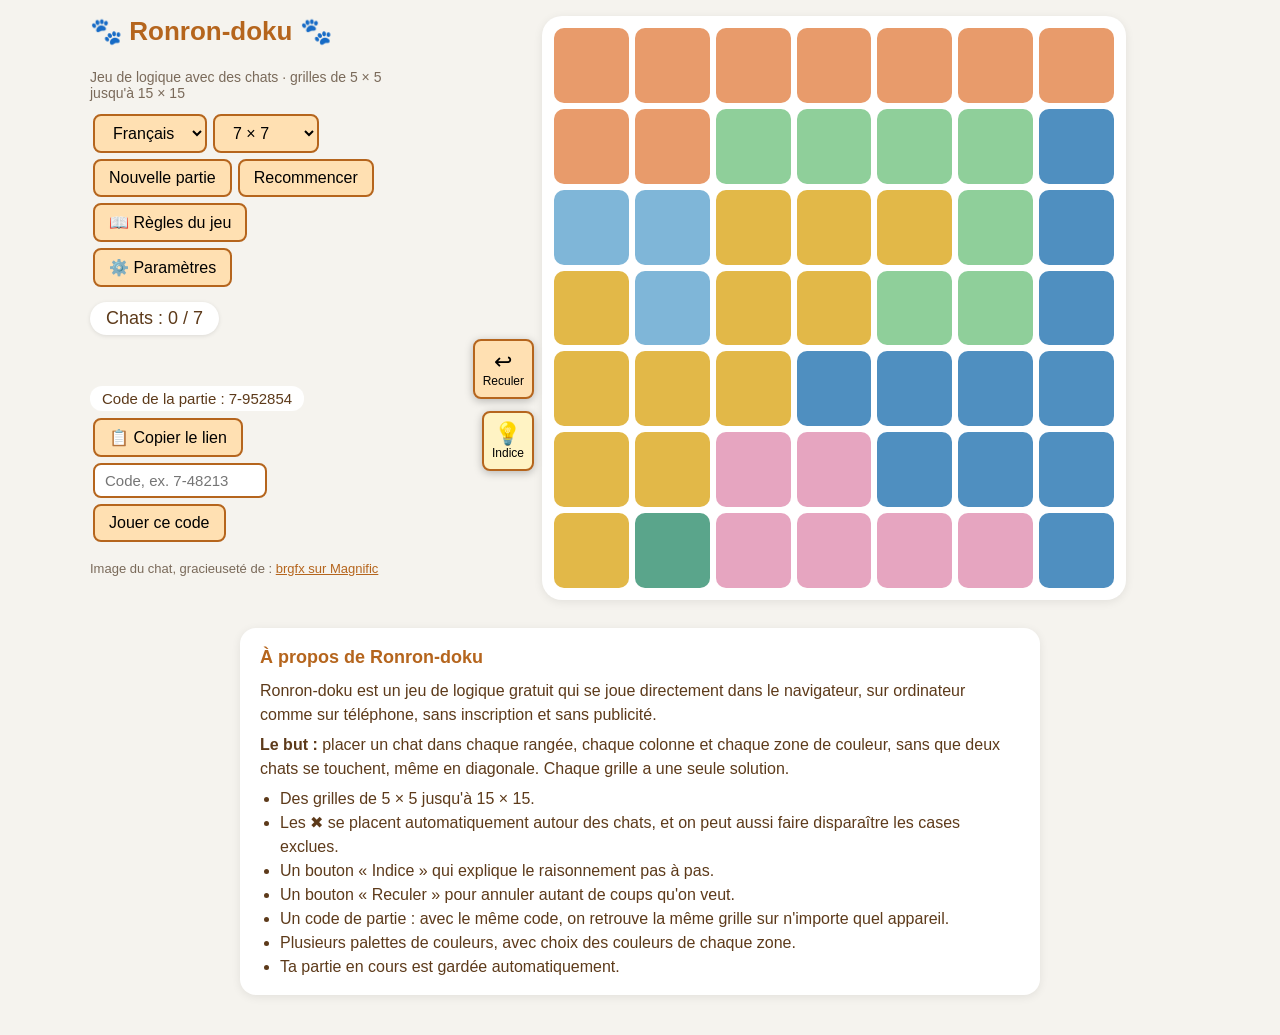
==== commit 9f4aac05: "Pages par langue (en, ar, it), italien, sitemap multilingue" ====
--- a/index.html
+++ b/index.html
@@ -12,6 +12,11 @@
   <meta property="og:url" content="https://ronrondoku.ca/">
   <meta property="og:locale" content="fr_CA">
   <link rel="canonical" href="https://ronrondoku.ca/">
+  <link rel="alternate" hreflang="fr" href="https://ronrondoku.ca/">
+  <link rel="alternate" hreflang="en" href="https://ronrondoku.ca/en/">
+  <link rel="alternate" hreflang="ar" href="https://ronrondoku.ca/ar/">
+  <link rel="alternate" hreflang="it" href="https://ronrondoku.ca/it/">
+  <link rel="alternate" hreflang="x-default" href="https://ronrondoku.ca/">
   <link rel="icon" href="cat.png" type="image/png">
   <link rel="stylesheet" href="style.css">
 </head>
@@ -22,7 +27,7 @@
       <p class="tagline" data-i18n="tagline">Jeu de logique avec des chats · grilles de 5 × 5 jusqu'à 15 × 15</p>
 
       <div class="controls">
-        <select id="lang" aria-label="Langue / Language"><option value="fr">Français</option><option value="en">English</option><option value="ar">العربية</option></select>
+        <select id="lang" aria-label="Langue / Language"><option value="fr">Français</option><option value="en">English</option><option value="ar">العربية</option><option value="it">Italiano</option></select>
         <select id="size">
           <option value="5">5 × 5</option>
           <option value="6">6 × 6</option>
--- a/style.css
+++ b/style.css
@@ -216,25 +216,30 @@
 html[dir="rtl"] #message { direction: rtl; }
 
 /* Arabe : l'écriture arabe paraît plus petite à taille égale, on agrandit un peu les textes */
-html[lang="ar"] body { font-family: Tahoma, "Segoe UI", Arial, sans-serif; }
-html[lang="ar"] button, html[lang="ar"] select, html[lang="ar"] input { font-size: 18px; font-family: inherit; }
-html[lang="ar"] #side button, html[lang="ar"] #side select { font-size: 18px; }
-html[lang="ar"] .tagline { font-size: 16px; }
-html[lang="ar"] #counter { font-size: 21px; }
-html[lang="ar"] #game-code, html[lang="ar"] #code-input { font-size: 18px; }
-html[lang="ar"] .credit { font-size: 15px; }
-html[lang="ar"] .panel, html[lang="ar"] #about, html[lang="ar"] #color-editor p { font-size: 18px; }
-html[lang="ar"] .panel h2, html[lang="ar"] #about h2 { font-size: 21px; }
-html[lang="ar"] #hint-text { font-size: 19px; }
-html[lang="ar"] #loading p { font-size: 20px; }
-html[lang="ar"] #message.win { font-size: 25px; }
-html[lang="ar"] #message.win::after { font-size: 16px; }
-html[lang="ar"] #undo span, html[lang="ar"] #hint-btn span { font-size: 14px; }
-html[lang="ar"] #undo, html[lang="ar"] #hint-btn { font-size: 22px; }
-@media (max-width: 800px) {
-  html[lang="ar"] #side button, html[lang="ar"] #side select { font-size: 16px; }
-  html[lang="ar"] #counter { font-size: 18px; }
-  html[lang="ar"] #message.win { font-size: 21px; }
-  html[lang="ar"] .tagline { font-size: 14px; }
-  html[lang="ar"] .panel, html[lang="ar"] #about { font-size: 16px; }
-}
+/* Les chiffres paraissent plus gros que les lettres arabes : on les réduit un peu (chiffres 0-9 seulement) */
+@font-face { font-family: "ArDigits"; src: local("Arial"), local("Arimo"), local("Liberation Sans"); unicode-range: U+0030-0039; size-adjust: 73%; }
+html[lang="ar"] body { font-family: "ArDigits", Arial, sans-serif; }
+html[lang="ar"] button, html[lang="ar"] select, html[lang="ar"] input { font-size: 22px; font-family: inherit; }
+html[lang="ar"] #side button, html[lang="ar"] #side select { font-size: 22px; }
+html[lang="ar"] .tagline { font-size: 20px; }
+html[lang="ar"] #counter { font-size: 26px; }
+html[lang="ar"] #game-code, html[lang="ar"] #code-input { font-size: 22px; }
+html[lang="ar"] .credit { font-size: 19px; }
+html[lang="ar"] .panel, html[lang="ar"] #about, html[lang="ar"] #color-editor p { font-size: 22px; }
+html[lang="ar"] .panel h2, html[lang="ar"] #about h2 { font-size: 26px; }
+html[lang="ar"] #hint-text { font-size: 23px; }
+html[lang="ar"] #loading p { font-size: 24px; }
+html[lang="ar"] #message.win { font-size: 31px; }
+html[lang="ar"] #message.win::after { font-size: 20px; }
+html[lang="ar"] #undo span, html[lang="ar"] #hint-btn span { font-size: 18px; }
+html[lang="ar"] #undo, html[lang="ar"] #hint-btn { font-size: 28px; }
+@media (max-width: 800px) {
+  html[lang="ar"] #side button, html[lang="ar"] #side select { font-size: 20px; }
+  html[lang="ar"] #counter { font-size: 22px; }
+  html[lang="ar"] #message.win { font-size: 26px; }
+  html[lang="ar"] .tagline { font-size: 18px; }
+  html[lang="ar"] .panel, html[lang="ar"] #about { font-size: 20px; }
+}
+
+/* Boîte d'indice placée en haut de l'écran quand elle cacherait les cases en bas */
+#hint-box.at-top { top: 12px; bottom: auto; }
